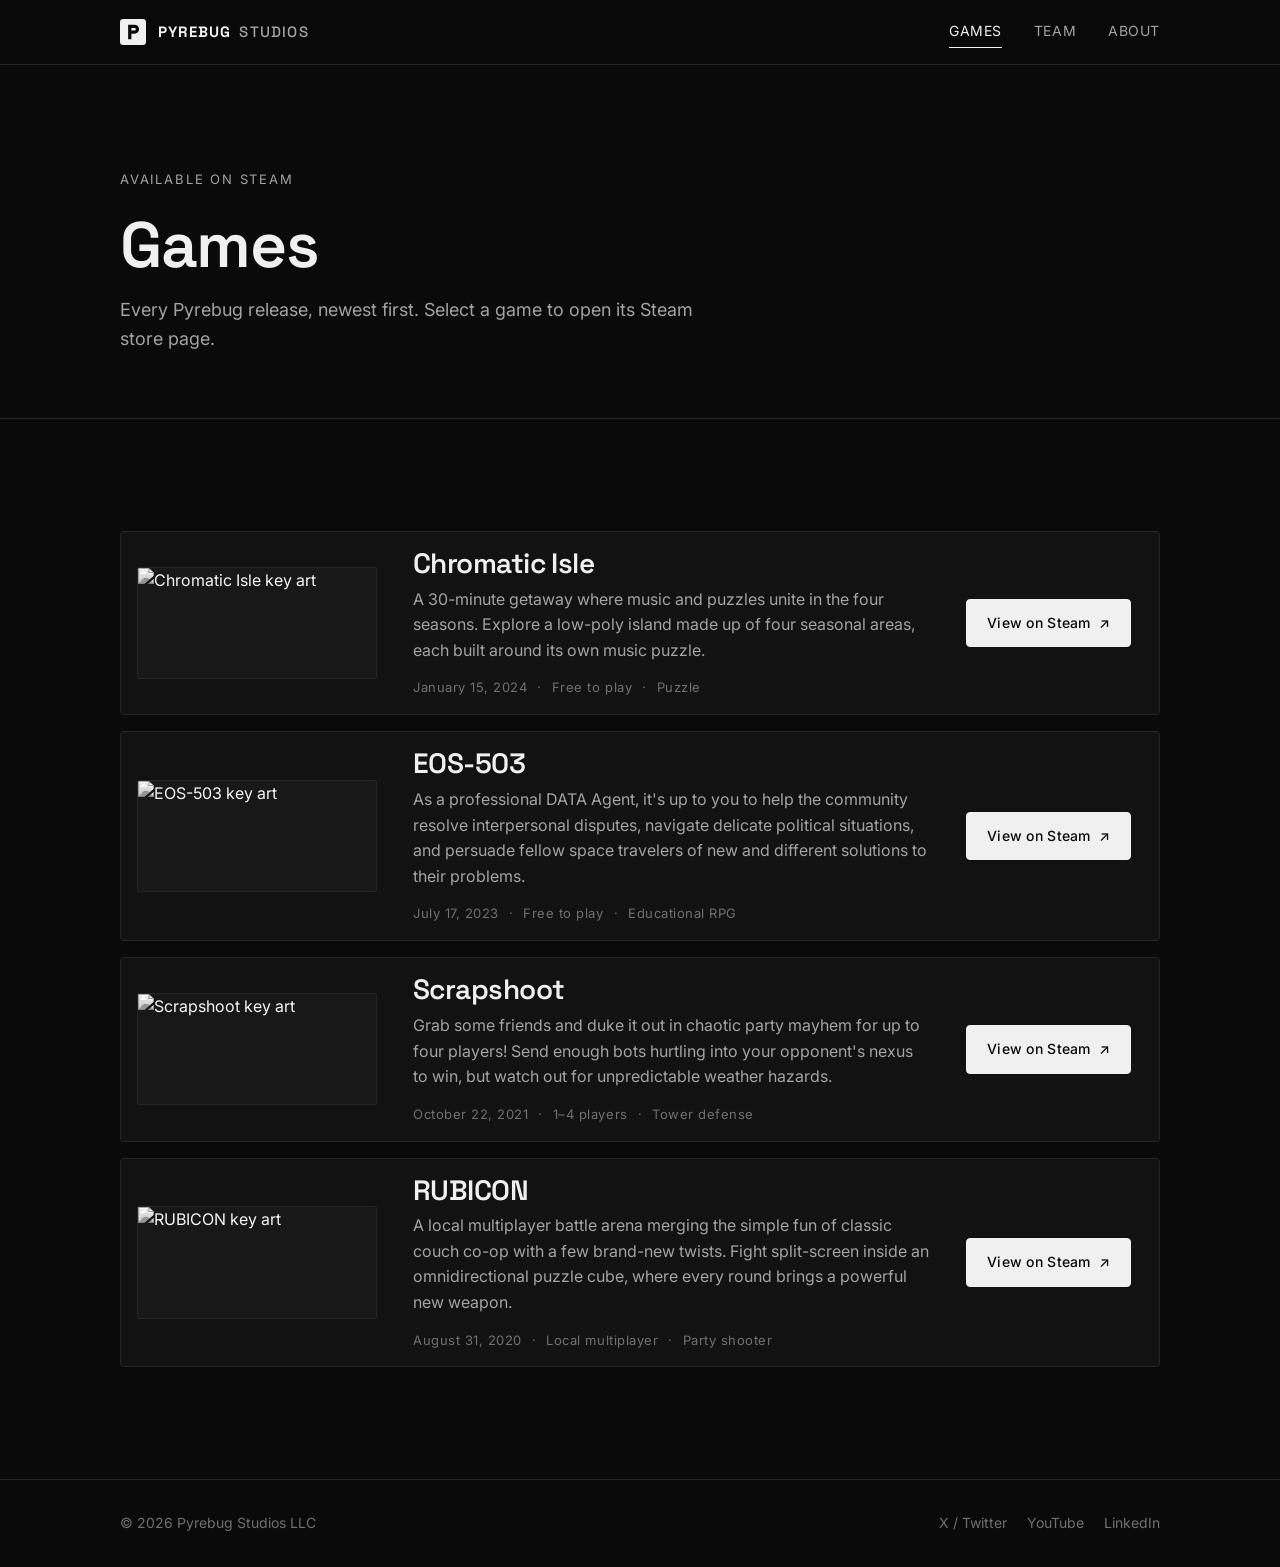
==== games.html @ e222679f "Initial Pyrebug Studios website Static, monochrome site for GitHub Pages: landing page with games so" ====
<!DOCTYPE html>
<html lang="en">
<head>
  <meta charset="utf-8">
  <meta name="viewport" content="width=device-width, initial-scale=1">
  <title>Games — Pyrebug Studios</title>
  <meta name="description" content="Games by Pyrebug Studios on Steam: Chromatic Isle, EOS-503, Scrapshoot, and RUBICON.">
  <meta name="theme-color" content="#0a0a0a">
  <link rel="icon" href="assets/img/favicon.svg" type="image/svg+xml">
  <link rel="preconnect" href="https://fonts.googleapis.com">
  <link rel="preconnect" href="https://fonts.gstatic.com" crossorigin>
  <link rel="stylesheet" href="https://fonts.googleapis.com/css2?family=Inter:wght@400;500;600&family=Space+Grotesk:wght@500;600;700&display=swap">
  <link rel="stylesheet" href="assets/css/style.css">
</head>
<body>
  <a class="skip-link" href="#main">Skip to content</a>

  <header class="site-header">
    <div class="container">
      <a class="brand" href="index.html"><img class="brand-mark" src="assets/img/favicon.svg" alt="" width="26" height="26">Pyrebug <span>Studios</span></a>
      <nav class="nav" aria-label="Primary">
        <a href="games.html" aria-current="page">Games</a>
        <a href="team.html">Team</a>
        <a href="index.html#about">About</a>
      </nav>
    </div>
  </header>

  <main id="main">
    <section class="page-head">
      <div class="container">
        <span class="eyebrow">Available on Steam</span>
        <h1>Games</h1>
        <p>Every Pyrebug release, newest first. Select a game to open its Steam store page.</p>
      </div>
    </section>

    <section class="section">
      <div class="container">
        <ul class="game-list">
          <li class="game" id="chromatic-isle">
            <div class="thumb">
              <img class="mono" src="https://shared.akamai.steamstatic.com/store_item_assets/steam/apps/2684780/header.jpg" alt="Chromatic Isle key art" width="460" height="215" loading="lazy">
            </div>
            <div>
              <h2>Chromatic Isle</h2>
              <p class="desc">A 30-minute getaway where music and puzzles unite in the four seasons. Explore a low-poly island made up of four seasonal areas, each built around its own music puzzle.</p>
              <ul class="meta">
                <li><time datetime="2024-01-15">January 15, 2024</time></li>
                <li>Free to play</li>
                <li>Puzzle</li>
              </ul>
            </div>
            <a class="btn btn-primary" href="https://store.steampowered.com/app/2684780/Chromatic_Isle/" target="_blank" rel="noopener" aria-label="View Chromatic Isle on Steam">View on Steam <span aria-hidden="true">&#8599;</span></a>
          </li>

          <li class="game" id="eos-503">
            <div class="thumb">
              <img class="mono" src="https://shared.akamai.steamstatic.com/store_item_assets/steam/apps/2438760/header.jpg" alt="EOS-503 key art" width="460" height="215" loading="lazy">
            </div>
            <div>
              <h2>EOS-503</h2>
              <p class="desc">As a professional DATA Agent, it's up to you to help the community resolve interpersonal disputes, navigate delicate political situations, and persuade fellow space travelers of new and different solutions to their problems.</p>
              <ul class="meta">
                <li><time datetime="2023-07-17">July 17, 2023</time></li>
                <li>Free to play</li>
                <li>Educational RPG</li>
              </ul>
            </div>
            <a class="btn btn-primary" href="https://store.steampowered.com/app/2438760/EOS503/" target="_blank" rel="noopener" aria-label="View EOS-503 on Steam">View on Steam <span aria-hidden="true">&#8599;</span></a>
          </li>

          <li class="game" id="scrapshoot">
            <div class="thumb">
              <img class="mono" src="https://shared.akamai.steamstatic.com/store_item_assets/steam/apps/1514640/header.jpg" alt="Scrapshoot key art" width="460" height="215" loading="lazy">
            </div>
            <div>
              <h2>Scrapshoot</h2>
              <p class="desc">Grab some friends and duke it out in chaotic party mayhem for up to four players! Send enough bots hurtling into your opponent's nexus to win, but watch out for unpredictable weather hazards.</p>
              <ul class="meta">
                <li><time datetime="2021-10-22">October 22, 2021</time></li>
                <li>1–4 players</li>
                <li>Tower defense</li>
              </ul>
            </div>
            <a class="btn btn-primary" href="https://store.steampowered.com/app/1514640/Scrapshoot/" target="_blank" rel="noopener" aria-label="View Scrapshoot on Steam">View on Steam <span aria-hidden="true">&#8599;</span></a>
          </li>

          <li class="game" id="rubicon">
            <div class="thumb">
              <img class="mono" src="https://shared.akamai.steamstatic.com/store_item_assets/steam/apps/1243370/header.jpg" alt="RUBICON key art" width="460" height="215" loading="lazy">
            </div>
            <div>
              <h2>RUBICON</h2>
              <p class="desc">A local multiplayer battle arena merging the simple fun of classic couch co-op with a few brand-new twists. Fight split-screen inside an omnidirectional puzzle cube, where every round brings a powerful new weapon.</p>
              <ul class="meta">
                <li><time datetime="2020-08-31">August 31, 2020</time></li>
                <li>Local multiplayer</li>
                <li>Party shooter</li>
              </ul>
            </div>
            <a class="btn btn-primary" href="https://store.steampowered.com/app/1243370/RUBICON/" target="_blank" rel="noopener" aria-label="View RUBICON on Steam">View on Steam <span aria-hidden="true">&#8599;</span></a>
          </li>
        </ul>
      </div>
    </section>
  </main>

  <footer class="site-footer">
    <div class="container">
      <p>&copy; <span data-year>2026</span> Pyrebug Studios LLC</p>
      <nav aria-label="Social">
        <a href="https://x.com/PyrebugStudios" target="_blank" rel="noopener">X / Twitter</a>
        <a href="https://www.youtube.com/channel/UCTapUtUkEyUaKMW1U1SZBSA" target="_blank" rel="noopener">YouTube</a>
        <a href="https://www.linkedin.com/company/take-flight-development" target="_blank" rel="noopener">LinkedIn</a>
      </nav>
    </div>
  </footer>

  <script>document.querySelectorAll("[data-year]").forEach(function (el) { el.textContent = new Date().getFullYear(); });</script>
</body>
</html>
---- assets/css/style.css ----
/* ==========================================================================
   Pyrebug Studios — monochrome theme
   ========================================================================== */

:root {
  --bg: #0a0a0a;
  --surface: #121212;
  --surface-hover: #181818;
  --line: #262626;
  --line-strong: #3d3d3d;
  --text: #f0f0f0;
  --muted: #a3a3a3;
  --dim: #707070;

  --font-display: "Space Grotesk", ui-sans-serif, system-ui, -apple-system, "Segoe UI", Roboto, sans-serif;
  --font-body: "Inter", ui-sans-serif, system-ui, -apple-system, "Segoe UI", Roboto, sans-serif;

  --radius: 4px;
  --max: 1120px;
  --gutter: clamp(20px, 5vw, 40px);
  --header-h: 64px;
}

/* Base
   ========================================================================== */

*,
*::before,
*::after {
  box-sizing: border-box;
}

html {
  color-scheme: dark;
  -webkit-text-size-adjust: 100%;
  scroll-behavior: smooth;
}

body {
  margin: 0;
  background: var(--bg);
  color: var(--text);
  font-family: var(--font-body);
  font-size: 16px;
  line-height: 1.6;
  -webkit-font-smoothing: antialiased;
}

img {
  display: block;
  max-width: 100%;
  height: auto;
}

a {
  color: inherit;
}

h1,
h2,
h3 {
  margin: 0;
  font-family: var(--font-display);
  font-weight: 600;
  line-height: 1.1;
  letter-spacing: -0.02em;
}

p {
  margin: 0;
}

:focus-visible {
  outline: 2px solid var(--text);
  outline-offset: 3px;
}

[id] {
  scroll-margin-top: calc(var(--header-h) + 16px);
}

.container {
  width: 100%;
  max-width: var(--max);
  margin-inline: auto;
  padding-inline: var(--gutter);
}

.skip-link {
  position: absolute;
  left: -9999px;
}

.skip-link:focus {
  left: var(--gutter);
  top: 12px;
  z-index: 100;
  padding: 8px 12px;
  background: var(--text);
  color: var(--bg);
}

.eyebrow {
  display: block;
  margin-bottom: 20px;
  color: var(--muted);
  font-size: 13px;
  letter-spacing: 0.14em;
  text-transform: uppercase;
}

/* Header
   ========================================================================== */

.site-header {
  position: sticky;
  top: 0;
  z-index: 10;
  background: rgba(10, 10, 10, 0.88);
  backdrop-filter: blur(8px);
  -webkit-backdrop-filter: blur(8px);
  border-bottom: 1px solid var(--line);
}

.site-header .container {
  display: flex;
  align-items: center;
  justify-content: space-between;
  gap: 24px;
  height: var(--header-h);
}

.brand {
  display: flex;
  align-items: center;
  gap: 8px;
  font-family: var(--font-display);
  font-size: 15px;
  font-weight: 700;
  letter-spacing: 0.08em;
  text-transform: uppercase;
  text-decoration: none;
  white-space: nowrap;
}

.brand-mark {
  width: 26px;
  height: 26px;
  margin-right: 4px;
}

.brand span {
  color: var(--muted);
  font-weight: 500;
}

.nav {
  display: flex;
  gap: clamp(18px, 3vw, 32px);
}

.nav a {
  padding-block: 4px;
  border-bottom: 1px solid transparent;
  color: var(--muted);
  font-size: 14px;
  letter-spacing: 0.04em;
  text-transform: uppercase;
  text-decoration: none;
  transition: color 0.15s, border-color 0.15s;
}

.nav a:hover {
  color: var(--text);
}

.nav a[aria-current="page"] {
  color: var(--text);
  border-bottom-color: var(--text);
}

@media (max-width: 520px) {
  .brand span {
    display: none;
  }
}

/* Buttons & links
   ========================================================================== */

.btn {
  display: inline-flex;
  align-items: center;
  gap: 8px;
  padding: 12px 20px;
  border: 1px solid var(--text);
  border-radius: var(--radius);
  font-size: 14px;
  font-weight: 500;
  letter-spacing: 0.02em;
  text-decoration: none;
  white-space: nowrap;
  transition: background 0.15s, color 0.15s, border-color 0.15s;
}

.btn-primary {
  background: var(--text);
  color: var(--bg);
}

.btn-primary:hover {
  background: transparent;
  color: var(--text);
}

.btn-outline {
  background: transparent;
  color: var(--text);
  border-color: var(--line-strong);
}

.btn-outline:hover {
  border-color: var(--text);
}

.text-link {
  color: var(--muted);
  font-size: 14px;
  text-decoration: none;
  border-bottom: 1px solid var(--line-strong);
  transition: color 0.15s, border-color 0.15s;
}

.text-link:hover {
  color: var(--text);
  border-color: var(--text);
}

/* Monochrome imagery: grayscale at rest, full colour on hover */
.mono {
  filter: grayscale(1) contrast(1.05);
  transition: filter 0.35s ease;
}

/* Hero
   ========================================================================== */

.hero {
  padding-block: clamp(72px, 12vw, 140px) clamp(56px, 8vw, 96px);
  border-bottom: 1px solid var(--line);
}

.hero h1 {
  max-width: 15ch;
  font-size: clamp(40px, 7vw, 80px);
}

.hero .lede {
  max-width: 52ch;
  margin-top: 24px;
  color: var(--muted);
  font-size: clamp(17px, 2vw, 19px);
}

.actions {
  display: flex;
  flex-wrap: wrap;
  gap: 12px;
  margin-top: 36px;
}

/* Sections
   ========================================================================== */

.section {
  padding-block: clamp(64px, 10vw, 112px);
}

.section + .section {
  border-top: 1px solid var(--line);
}

.section-head {
  display: flex;
  flex-wrap: wrap;
  align-items: baseline;
  justify-content: space-between;
  gap: 16px;
  margin-bottom: 40px;
}

.section-head h2 {
  font-size: clamp(28px, 4vw, 40px);
}

.section-head .eyebrow {
  margin-bottom: 12px;
}

/* Work grid (landing page)
   ========================================================================== */

.work-grid {
  display: grid;
  grid-template-columns: repeat(2, minmax(0, 1fr));
  gap: 24px;
  margin: 0;
  padding: 0;
  list-style: none;
}

.work-card {
  position: relative;
  display: flex;
  flex-direction: column;
  height: 100%;
  overflow: hidden;
  background: var(--surface);
  border: 1px solid var(--line);
  border-radius: var(--radius);
  transition: border-color 0.2s, background 0.2s;
}

.work-card:hover {
  background: var(--surface-hover);
  border-color: var(--line-strong);
}

.work-card:hover .mono {
  filter: grayscale(0);
}

.thumb {
  aspect-ratio: 460 / 215;
  overflow: hidden;
  background: var(--surface-hover);
}

.thumb img {
  width: 100%;
  height: 100%;
  object-fit: cover;
}

.work-card .thumb {
  border-bottom: 1px solid var(--line);
}

.work-body {
  display: flex;
  flex-direction: column;
  gap: 6px;
  padding: 20px 22px 22px;
}

.work-top {
  display: flex;
  justify-content: space-between;
  gap: 12px;
  color: var(--dim);
  font-size: 13px;
  letter-spacing: 0.08em;
  text-transform: uppercase;
}

.work-card h3 {
  font-size: 24px;
}

.work-card h3 a {
  text-decoration: none;
}

/* Makes the whole card clickable */
.work-card h3 a::after {
  content: "";
  position: absolute;
  inset: 0;
}

.work-card .genre {
  color: var(--muted);
  font-size: 15px;
}

@media (max-width: 720px) {
  .work-grid {
    grid-template-columns: 1fr;
  }
}

/* About
   ========================================================================== */

.about {
  display: grid;
  grid-template-columns: minmax(0, 1fr) minmax(0, 1.4fr);
  gap: clamp(32px, 6vw, 80px);
}

.about h2 {
  font-size: clamp(32px, 4.6vw, 52px);
}

.about-year {
  margin-top: 28px;
  color: transparent;
  font-family: var(--font-display);
  font-size: clamp(72px, 12vw, 148px);
  font-weight: 700;
  line-height: 0.9;
  letter-spacing: -0.04em;
  -webkit-text-stroke: 1px var(--line-strong);
}

.about-copy p {
  color: var(--muted);
  font-size: 17px;
}

.about-copy p:first-child {
  color: var(--text);
  font-size: clamp(19px, 2.2vw, 22px);
  line-height: 1.5;
}

.about-copy p + p {
  margin-top: 18px;
}

.facts {
  display: flex;
  flex-wrap: wrap;
  gap: 20px clamp(32px, 5vw, 56px);
  margin: 40px 0 0;
  padding-top: 24px;
  border-top: 1px solid var(--line);
}

.facts dt {
  color: var(--dim);
  font-size: 12px;
  letter-spacing: 0.12em;
  text-transform: uppercase;
}

.facts dd {
  margin: 6px 0 0;
  font-family: var(--font-display);
  font-size: clamp(20px, 2.6vw, 28px);
  font-weight: 600;
}

@media (max-width: 820px) {
  .about {
    grid-template-columns: 1fr;
  }

  .about-year {
    display: none;
  }
}

/* Page header (Games / Team)
   ========================================================================== */

.page-head {
  padding-block: clamp(56px, 9vw, 104px) clamp(40px, 6vw, 64px);
  border-bottom: 1px solid var(--line);
}

.page-head h1 {
  font-size: clamp(40px, 6vw, 64px);
}

.page-head p {
  max-width: 56ch;
  margin-top: 16px;
  color: var(--muted);
  font-size: 18px;
}

/* Games list
   ========================================================================== */

.game-list {
  display: flex;
  flex-direction: column;
  gap: 16px;
  margin: 0;
  padding: 0;
  list-style: none;
}

.game {
  position: relative;
  display: grid;
  grid-template-columns: 240px minmax(0, 1fr) auto;
  align-items: center;
  gap: clamp(20px, 3vw, 36px);
  padding: 16px clamp(16px, 3vw, 28px) 16px 16px;
  background: var(--surface);
  border: 1px solid var(--line);
  border-radius: var(--radius);
  transition: border-color 0.2s, background 0.2s;
}

.game:hover {
  background: var(--surface-hover);
  border-color: var(--line-strong);
}

.game:hover .mono {
  filter: grayscale(0);
}

.game .thumb {
  border: 1px solid var(--line);
  border-radius: 2px;
}

.game h2 {
  font-size: clamp(22px, 2.6vw, 28px);
}

.game .desc {
  max-width: 62ch;
  margin-top: 8px;
  color: var(--muted);
}

.game .meta {
  display: flex;
  flex-wrap: wrap;
  gap: 4px 10px;
  margin: 14px 0 0;
  padding: 0;
  color: var(--dim);
  font-size: 13px;
  letter-spacing: 0.04em;
  list-style: none;
}

/* Trailing separator, so a wrapped line never starts with a dot */
.game .meta li:not(:last-child)::after {
  content: "·";
  margin-left: 10px;
}

/* Stretch the Steam button's hit area over the whole block */
.game .btn::after {
  content: "";
  position: absolute;
  inset: 0;
}

.game:hover .btn-primary {
  background: transparent;
  color: var(--text);
}

@media (max-width: 960px) {
  .game {
    grid-template-columns: 180px minmax(0, 1fr) auto;
  }
}

@media (max-width: 760px) {
  .game {
    grid-template-columns: 1fr;
    align-items: stretch;
    padding: 16px;
  }

  .game .btn {
    justify-content: center;
  }
}

/* Team
   ========================================================================== */

.team-group + .team-group {
  margin-top: clamp(56px, 8vw, 88px);
}

.team-group > h2 {
  margin-bottom: 24px;
  padding-bottom: 16px;
  border-bottom: 1px solid var(--line);
  color: var(--muted);
  font-family: var(--font-body);
  font-size: 13px;
  font-weight: 500;
  letter-spacing: 0.14em;
  text-transform: uppercase;
}

.team-grid {
  display: grid;
  grid-template-columns: repeat(auto-fill, minmax(min(100%, 300px), 1fr));
  align-items: start;
  gap: 16px;
  margin: 0;
  padding: 0;
  list-style: none;
}

.person {
  padding: 24px;
  background: var(--surface);
  border: 1px solid var(--line);
  border-radius: var(--radius);
}

.person h3 {
  font-size: 21px;
}

.person .role {
  margin-top: 6px;
  color: var(--muted);
  font-size: 13px;
  letter-spacing: 0.08em;
  text-transform: uppercase;
}

.person .bio {
  margin-top: 16px;
  padding-top: 16px;
  border-top: 1px solid var(--line);
  color: var(--muted);
  font-size: 15px;
}

/* Blank fields stay hidden until filled in */
.person .role:empty,
.person .bio:empty {
  display: none;
}

/* Footer
   ========================================================================== */

.site-footer {
  padding-block: 32px;
  border-top: 1px solid var(--line);
  color: var(--dim);
  font-size: 14px;
}

.site-footer .container {
  display: flex;
  flex-wrap: wrap;
  justify-content: space-between;
  gap: 16px;
}

.site-footer nav {
  display: flex;
  flex-wrap: wrap;
  gap: 20px;
}

.site-footer a {
  text-decoration: none;
  transition: color 0.15s;
}

.site-footer a:hover {
  color: var(--text);
}

@media (prefers-reduced-motion: reduce) {
  html {
    scroll-behavior: auto;
  }

  *,
  *::before,
  *::after {
    transition: none !important;
  }
}
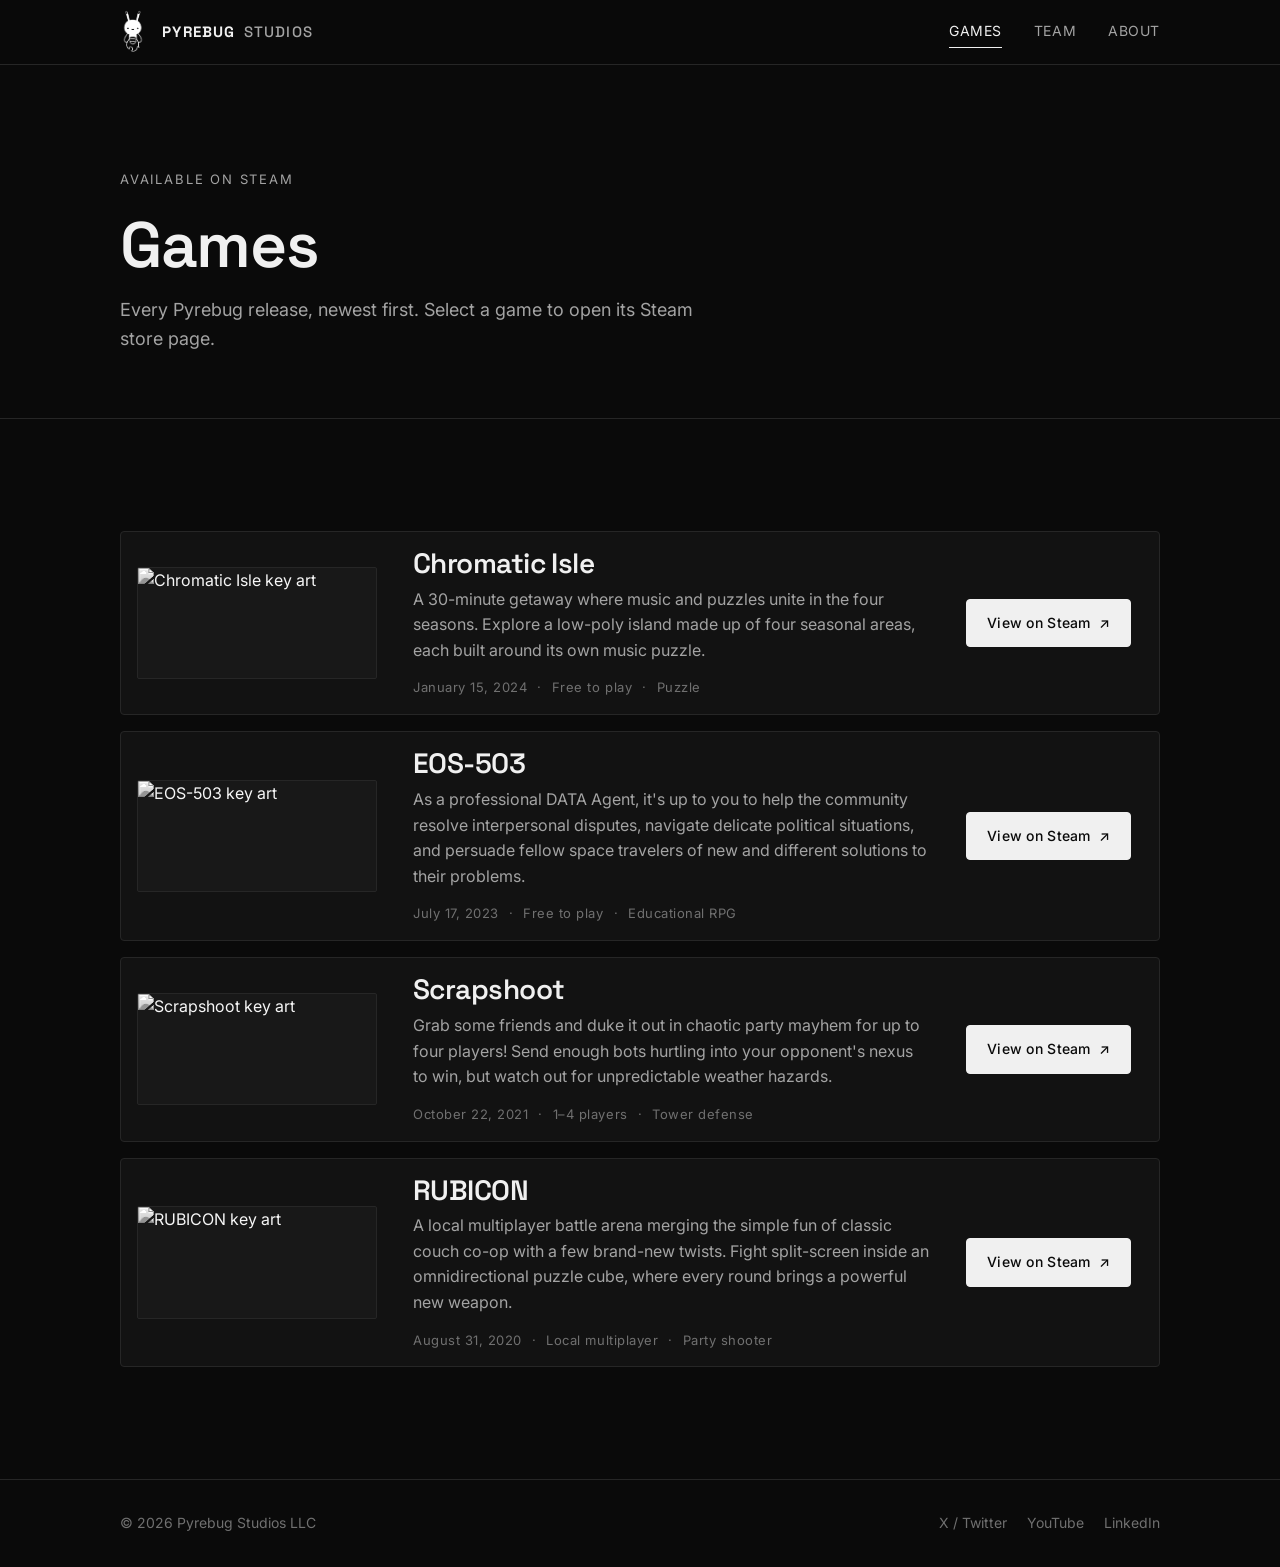
==== commit c411b9a7: "updating site with logo" ====
--- a/games.html
+++ b/games.html
@@ -17,7 +17,7 @@
 
   <header class="site-header">
     <div class="container">
-      <a class="brand" href="index.html"><img class="brand-mark" src="assets/img/favicon.svg" alt="" width="26" height="26">Pyrebug <span>Studios</span></a>
+      <a class="brand" href="index.html"><img class="brand-mark" src="assets/img/logo.png" alt="" width="797" height="906">Pyrebug <span>Studios</span></a>
       <nav class="nav" aria-label="Primary">
         <a href="games.html" aria-current="page">Games</a>
         <a href="team.html">Team</a>
--- a/assets/css/style.css
+++ b/assets/css/style.css
@@ -144,9 +144,9 @@
 }
 
 .brand-mark {
-  width: 26px;
-  height: 26px;
-  margin-right: 4px;
+  width: auto;
+  height: 48px;
+  margin-left: -8px;
 }
 
 .brand span {
@@ -250,6 +250,31 @@
   border-bottom: 1px solid var(--line);
 }
 
+.hero-inner {
+  display: grid;
+  grid-template-columns: minmax(0, 1fr) auto;
+  align-items: center;
+  gap: clamp(32px, 6vw, 80px);
+}
+
+.hero-logo {
+  width: auto;
+  height: clamp(280px, 36vw, 420px);
+}
+
+@media (max-width: 760px) {
+  .hero-inner {
+    grid-template-columns: 1fr;
+    gap: 8px;
+  }
+
+  .hero-logo {
+    order: -1;
+    height: 180px;
+    margin-left: -24px;
+  }
+}
+
 .hero h1 {
   max-width: 15ch;
   font-size: clamp(40px, 7vw, 80px);
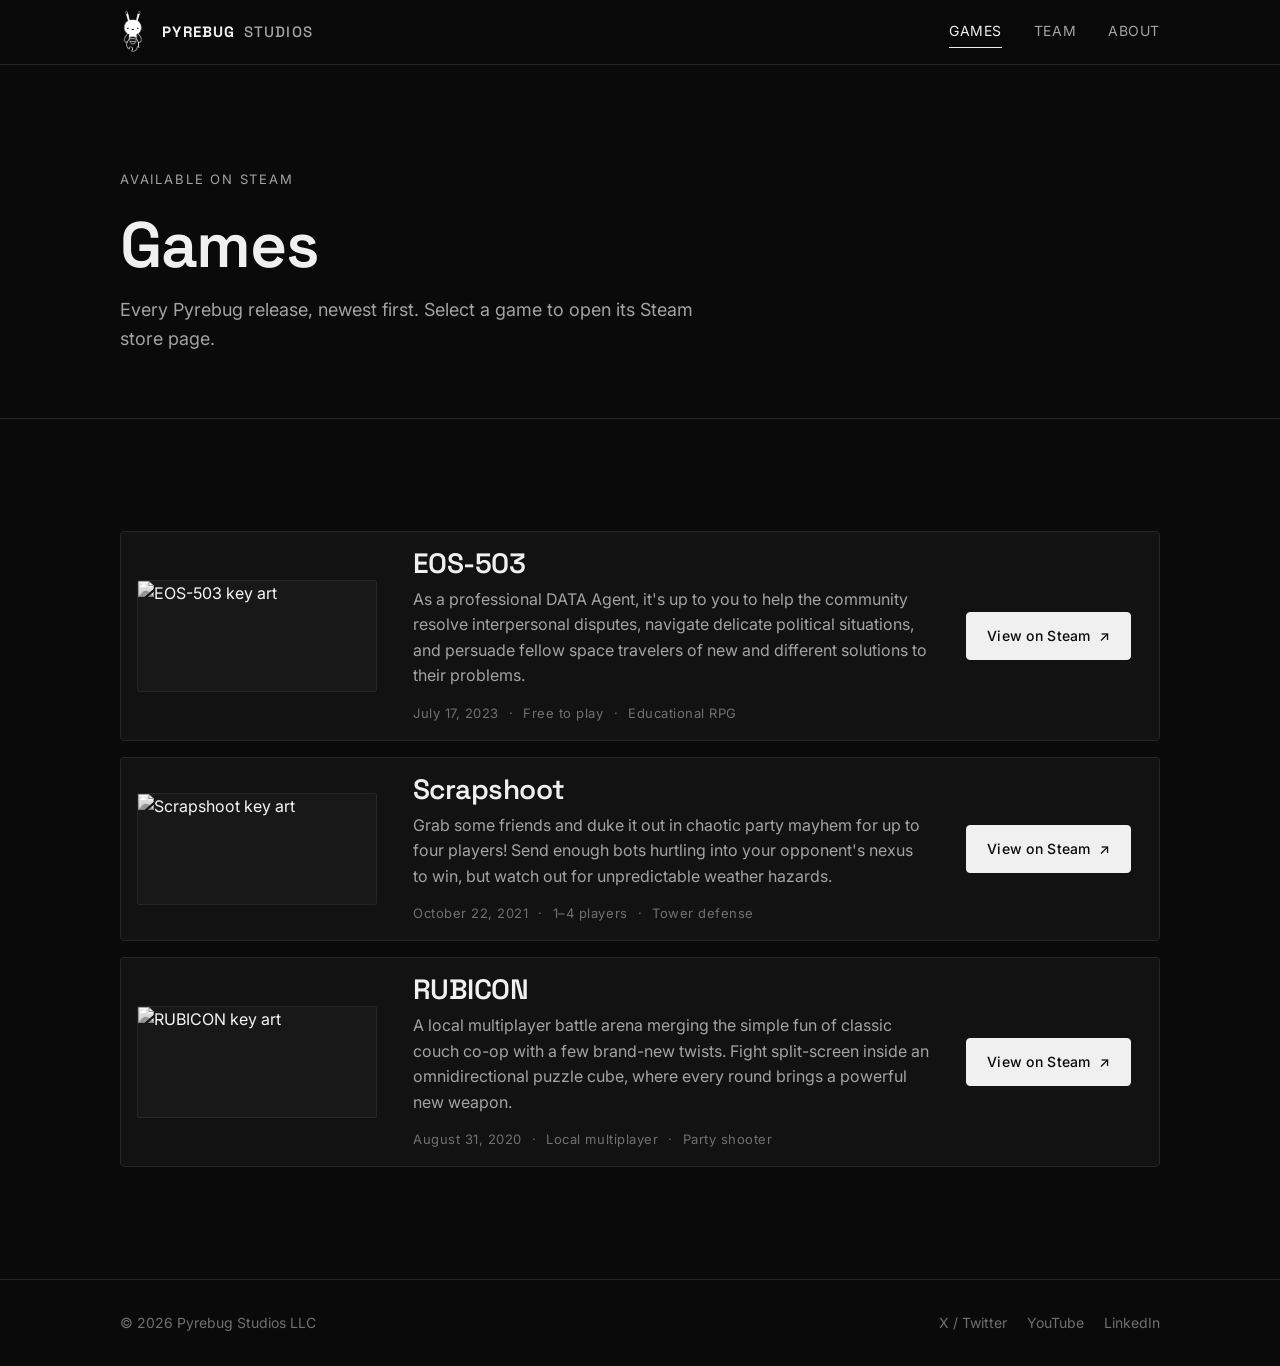
==== commit 42ce4910: "removing chromatic isle" ====
--- a/games.html
+++ b/games.html
@@ -4,7 +4,7 @@
   <meta charset="utf-8">
   <meta name="viewport" content="width=device-width, initial-scale=1">
   <title>Games — Pyrebug Studios</title>
-  <meta name="description" content="Games by Pyrebug Studios on Steam: Chromatic Isle, EOS-503, Scrapshoot, and RUBICON.">
+  <meta name="description" content="Games by Pyrebug Studios on Steam: EOS-503, Scrapshoot, and RUBICON.">
   <meta name="theme-color" content="#0a0a0a">
   <link rel="icon" href="assets/img/favicon.svg" type="image/svg+xml">
   <link rel="preconnect" href="https://fonts.googleapis.com">
@@ -38,22 +38,6 @@
     <section class="section">
       <div class="container">
         <ul class="game-list">
-          <li class="game" id="chromatic-isle">
-            <div class="thumb">
-              <img class="mono" src="https://shared.akamai.steamstatic.com/store_item_assets/steam/apps/2684780/header.jpg" alt="Chromatic Isle key art" width="460" height="215" loading="lazy">
-            </div>
-            <div>
-              <h2>Chromatic Isle</h2>
-              <p class="desc">A 30-minute getaway where music and puzzles unite in the four seasons. Explore a low-poly island made up of four seasonal areas, each built around its own music puzzle.</p>
-              <ul class="meta">
-                <li><time datetime="2024-01-15">January 15, 2024</time></li>
-                <li>Free to play</li>
-                <li>Puzzle</li>
-              </ul>
-            </div>
-            <a class="btn btn-primary" href="https://store.steampowered.com/app/2684780/Chromatic_Isle/" target="_blank" rel="noopener" aria-label="View Chromatic Isle on Steam">View on Steam <span aria-hidden="true">&#8599;</span></a>
-          </li>
-
           <li class="game" id="eos-503">
             <div class="thumb">
               <img class="mono" src="https://shared.akamai.steamstatic.com/store_item_assets/steam/apps/2438760/header.jpg" alt="EOS-503 key art" width="460" height="215" loading="lazy">
--- a/assets/css/style.css
+++ b/assets/css/style.css
@@ -327,7 +327,7 @@
 
 .work-grid {
   display: grid;
-  grid-template-columns: repeat(2, minmax(0, 1fr));
+  grid-template-columns: repeat(3, minmax(0, 1fr));
   gap: 24px;
   margin: 0;
   padding: 0;
@@ -408,7 +408,7 @@
   font-size: 15px;
 }
 
-@media (max-width: 720px) {
+@media (max-width: 760px) {
   .work-grid {
     grid-template-columns: 1fr;
   }
